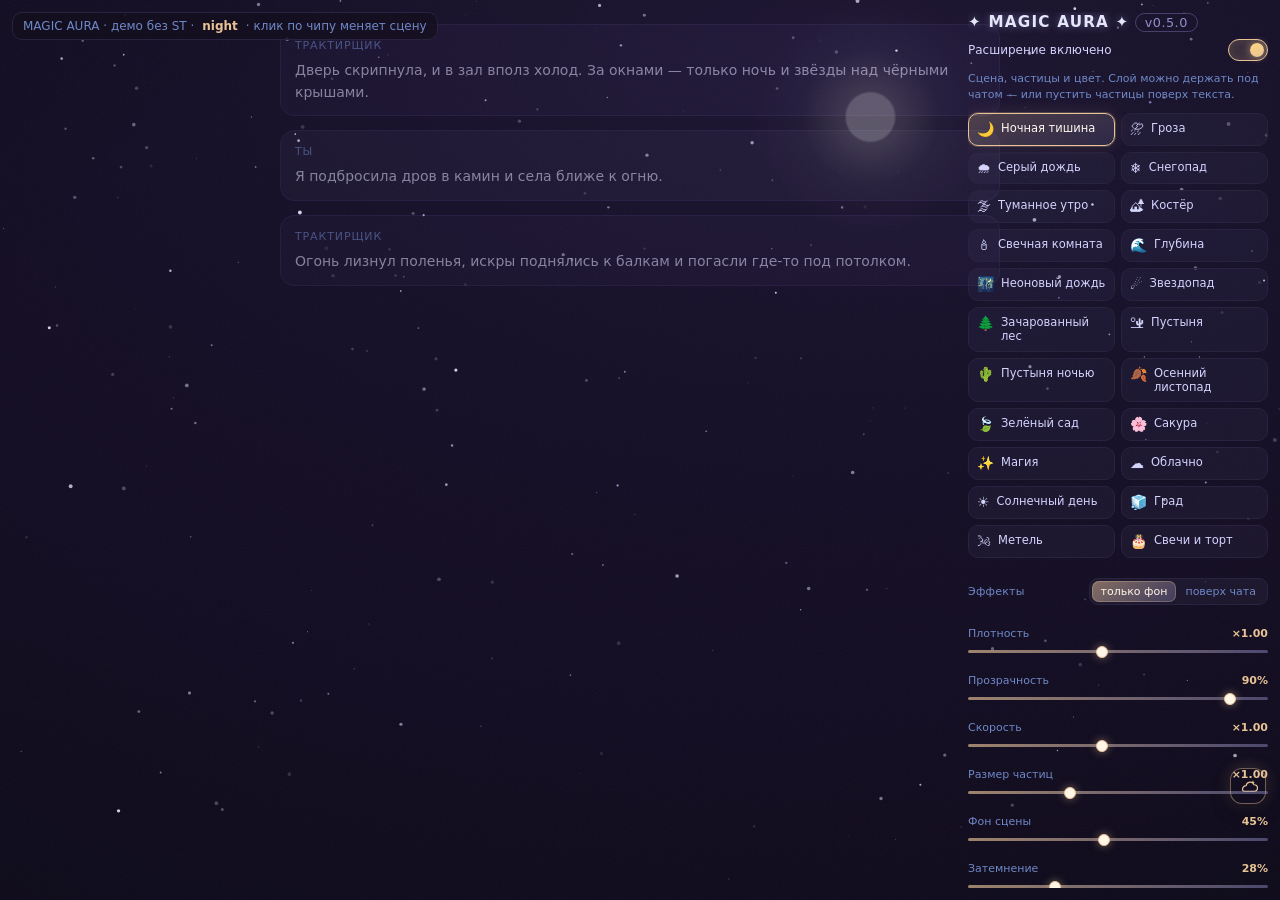
==== demo/demo.html @ 190f0c13 "feat: crossfade scene changes, night-aware picks, panel source line (0.5.0)" ====
<!DOCTYPE html>
<html lang="ru">
<head>
<meta charset="utf-8">
<title>Magic Aura — демо</title>
<link rel="stylesheet" href="../style.css">
<style>
    body {
        margin: 0;
        min-height: 100vh;
        background: #0d0914;
        color: #e6e6fa;
        font-family: 'Segoe UI', system-ui, sans-serif;
    }
    .fake-st {
        max-width: 720px;
        margin: 0 auto;
        padding: 24px 18px 200px;
        position: relative;
        z-index: 1;
    }
    .msg {
        margin: 0 0 14px;
        padding: 12px 14px;
        border-radius: 14px;
        border: 1px solid #2a2340;
        background: rgba(25, 20, 40, 0.78);
        line-height: 1.55;
        font-size: 14px;
    }
    .msg.user { background: rgba(184, 184, 255, 0.08); }
    .msg .who { display: block; font-size: 11px; letter-spacing: .08em; text-transform: uppercase; color: #6f88c8; margin-bottom: 6px; }
    .demo-bar {
        position: fixed; left: 12px; top: 12px; z-index: 3003;
        display: flex; gap: 8px; align-items: center;
        font-size: 12px; color: #6f88c8;
        background: rgba(21, 16, 31, .8); border: 1px solid #2a2340; border-radius: 10px; padding: 6px 10px;
    }
    .demo-bar b { color: #e8c396; font-weight: 600; }
    #extensions_settings2 { position: fixed; right: 12px; top: 12px; width: 300px; max-height: calc(100vh - 24px); overflow-y: auto; z-index: 3003; }
</style>
</head>
<body>
<div class="demo-bar">MAGIC AURA · демо без ST · <b id="demo-scene">night</b> · клик по чипу меняет сцену</div>

<div class="fake-st">
    <div class="msg"><span class="who">Трактирщик</span>Дверь скрипнула, и в зал вполз холод. За окнами — только ночь и звёзды над чёрными крышами.</div>
    <div class="msg user"><span class="who">Ты</span>Я подбросила дров в камин и села ближе к огню.</div>
    <div class="msg"><span class="who">Трактирщик</span>Огонь лизнул поленья, искры поднялись к балкам и погасли где-то под потолком.</div>
</div>

<div id="extensions_settings2"></div>

<script type="module">
import { Engine } from '../src/engine.js';
import { SCENES, SCENE_BY_ID } from '../src/scenes.js';
import { createUI } from '../src/ui.js';

const settings = {
    enabled: true,
    scene: 'night',
    lite: false,
    autoMood: false,
    perChat: false,
    showFab: true,
    fabPos: 'right',
    layer: 'behind',
    look: { density: 1, opacity: 0.9, speed: 1, size: 1, shade: 0.28, sky: 0.45 },
};

const engine = new Engine();
engine.mount();
/* headless-скриншоты не прокручивают CSS-переходы: для демо отключаем фейд */
engine.root.style.transition = 'none';
engine.fx.style.transition = 'none';

function applyScene(id) {
    settings.scene = id;
    const scene = id ? SCENE_BY_ID.get(id) : null;
    if (settings.enabled && scene) {
        engine.setLite(settings.lite);
        engine.setLook(settings.look);
        engine.setLayer(settings.layer);
        engine.setScene(scene);
    } else {
        engine.stop();
        engine.setOff(true);
    }
    document.getElementById('demo-scene').textContent = id || 'off';
    ui.refresh();
}

const ui = createUI({
    version: '0.5.0',
    scenes: SCENES,
    getSettings: () => settings,
    setScene: (id) => applyScene(id),
    patch: (key, value) => { settings[key] = value; if (key === 'lite') engine.setLite(value); applyScene(settings.scene); },
    patchLook: (key, value) => { settings.look[key] = value; engine.setLook(settings.look); if (key === 'density') engine.rebuild(); ui.refresh(); },
    reset: () => { const s = settings.scene; Object.assign(settings, { enabled: true, lite: false, autoMood: false, perChat: false, showFab: true, fabPos: 'right', layer: 'behind', look: { density: 1, opacity: 0.9, speed: 1, size: 1, shade: 0.28, sky: 0.45 } }); applyScene(s); },
});

ui.mountPanel(document.getElementById('extensions_settings2'));
ui.mountFab();
const want = new URLSearchParams(location.search).get('scene');
const q = new URLSearchParams(location.search);
if (q.get('shade') !== null) settings.look.shade = Number(q.get('shade'));
if (q.get('opacity') !== null) settings.look.opacity = Number(q.get('opacity'));
if (q.get('blend')) engine.root.style.mixBlendMode = q.get('blend');
if (q.get('layer')) settings.layer = q.get('layer');
/* ?bare=1 — чистая картинка без панели и подписи (для превью и сайта) */
if (q.get('bare')) {
    const bar = document.querySelector('.demo-bar');
    const host = document.getElementById('extensions_settings2');
    const uiBox = document.getElementById('atmos-ui');
    if (bar) bar.style.display = 'none';
    if (host) host.style.display = 'none';
    if (uiBox) uiBox.style.display = 'none';
}
applyScene(want && SCENE_BY_ID.has(want) ? want : 'night');

window.__atmos = { engine, settings, ui, applyScene };
</script>
</body>
</html>
---- style.css ----
/* ============================================================
   Atmosphere — палитра и слои
   #0d0914 фон · #15101f панель · #2a2340 линия
   #e6e6fa текст · #e8c396 золото · #b8b8ff лаванда
   ============================================================ */

#atmos-root,
#atmos-fx,
#atmos-ui {
    position: fixed;
    top: 0;
    left: 0;
    /* запасной вариант: настоящий размер выставляет движок в пикселях */
    width: 100vw;
    height: 100vh;
    /* мобильные вебвью занижают viewport после клавиатуры — CSS знает правду */
    min-height: 100vh;
    min-height: 100dvh;
    overflow: hidden;
    pointer-events: none;
    contain: layout style;
}

#atmos-root,
#atmos-fx {
    transition: opacity 0.5s ease;
}

/* фон сцены — под чатом */
#atmos-root {
    z-index: 25;
}

/* частицы: по умолчанию тоже под чатом, «above» поднимает их только над текстом */
#atmos-fx {
    z-index: 26;
}

#atmos-fx.above {
    z-index: 2400;
}

/* кнопка и быстрый выбор — поверх интерфейса ST */
#atmos-ui {
    z-index: 3002;
    overflow: visible;
}

#atmos-root.off,
#atmos-fx.off {
    opacity: 0 !important;
}

#atmos-root > *,
#atmos-fx > * {
    position: absolute;
    inset: 0;
    pointer-events: none;
}

.atmos-sky-layer {
    position: absolute;
    inset: 0;
    transition: opacity 0.8s ease;
}

/* два слоя частиц: пока один проявляется, второй гаснет — смена сцены без рывка */
.atmos-pane {
    position: absolute;
    inset: 0;
    opacity: 0;
    transition: opacity 0.55s ease;
    will-change: opacity;
}

.atmos-pane.on {
    opacity: 1;
}

.atmos-canvas {
    display: block;
    width: 100%;
    height: 100%;
}

/* ---------- диагностика ---------- */

#atmos-root.dbg,
#atmos-fx.dbg {
    outline: 2px solid rgba(255, 130, 170, 0.9);
    outline-offset: -2px;
}

.atmos-debug {
    display: none;
}

#atmos-fx.dbg .atmos-debug {
    display: block;
    position: absolute;
    inset: auto auto 6px 6px;
    width: auto;
    height: auto;
    padding: 3px 7px;
    border-radius: 7px;
    border: 1px solid rgba(255, 130, 170, 0.65);
    background: rgba(13, 9, 20, 0.92);
    color: #ff9ec4;
    font: 11px/1.25 'Consolas', monospace;
    letter-spacing: 0.02em;
}

.atmos-grade,
.atmos-shade {
    transition: opacity 0.8s ease, background 0.8s ease;
}

.atmos-vignette {
    background: radial-gradient(125% 105% at 50% 42%, rgba(0, 0, 0, 0) 38%, rgba(6, 4, 12, 0.3) 78%, rgba(4, 3, 9, 0.5) 100%);
    opacity: 0.7;
}

.atmos-grain {
    opacity: 0.045;
    background-image: url("data:image/svg+xml,%3Csvg xmlns='http://www.w3.org/2000/svg' width='140' height='140'%3E%3Cfilter id='n'%3E%3CfeTurbulence type='fractalNoise' baseFrequency='0.9' numOctaves='2' stitchTiles='stitch'/%3E%3CfeColorMatrix type='saturate' values='0'/%3E%3C/filter%3E%3Crect width='140' height='140' filter='url(%23n)'/%3E%3C/svg%3E");
}

/* Зерно без mix-blend-mode: на мобильных GPU смешивание поверх backdrop-filter
   чата давало прямоугольные артефакты. Текстура осталась, режим — обычный. */

@keyframes atmos-grain {
    0% { transform: translate3d(0, 0, 0); }
    50% { transform: translate3d(-3%, 2%, 0); }
    100% { transform: translate3d(2%, -3%, 0); }
}

@media (prefers-reduced-motion: reduce) {
    .atmos-grain { animation: none; }
}

/* ============================================================
   Интерфейс
   ============================================================ */

#atmos-settings,
#atmos-pop,
.atmos-fab {
    --at-bg: #0d0914;
    --at-panel: #15101f;
    --at-panel-2: #191428;
    --at-line: #2a2340;
    --at-line-hi: #5a4b8f;
    --at-text: #e6e6fa;
    --at-text-2: #d4d4ff;
    --at-muted: #6f88c8;
    --at-gold: #e8c396;
    --at-gold-bright: #ffd580;
    --at-lav: #b8b8ff;
    --at-shadow: 0 14px 34px rgba(4, 2, 10, 0.55);
    font-family: 'Manrope', 'Segoe UI', system-ui, sans-serif;
}

/* ---------- панель в настройках: штатная плашка ST ---------- */

#atmos-settings {
    color: var(--at-text);
    box-sizing: border-box;
}

#atmos-settings .inline-drawer {
    border-radius: 12px;
}

#atmos-settings .inline-drawer-header {
    align-items: center;
    gap: 8px;
}

#atmos-settings .inline-drawer-header b {
    letter-spacing: 0.08em;
    font-size: 0.95em;
    color: var(--at-text);
    text-shadow: 0 0 10px rgba(184, 184, 255, 0.45);
}

#atmos-settings .atmos-ver {
    margin-left: auto;
    margin-right: 6px;
    font-size: 0.8em;
    letter-spacing: 0.04em;
    color: var(--at-lav);
    opacity: 0.75;
    border: 1px solid rgba(150, 140, 210, 0.5);
    border-radius: 999px;
    padding: 1px 9px;
    white-space: nowrap;
}

#atmos-settings .inline-drawer-content {
    display: flex;
    flex-direction: column;
    gap: 10px;
    padding-top: 8px;
}

#atmos-settings.off .atmos-scenes,
#atmos-settings.off .atmos-sliders,
#atmos-settings.off .atmos-toggles,
#atmos-settings.off .atmos-modes {
    opacity: 0.45;
    pointer-events: none;
}

#atmos-settings .atmos-enable {
    display: flex;
    align-items: center;
    justify-content: space-between;
    gap: 10px;
    margin: 0;
    font-size: 12px;
    color: var(--at-text-2);
    cursor: pointer;
}

#atmos-settings .atmos-credit {
    margin-top: 2px;
    padding-top: 8px;
    border-top: 1px solid var(--at-line);
    text-align: center;
    font-size: 0.72em;
    letter-spacing: 0.04em;
    color: rgba(184, 184, 255, 0.5);
}

#atmos-settings .atmos-modes,
#atmos-settings .atmos-sliders,
#atmos-settings .atmos-toggles,
#atmos-settings .atmos-foot {
    margin-top: 0;
}

#atmos-settings .atmos-sub {
    margin: 0;
    font-size: 11px;
    line-height: 1.45;
    color: var(--at-muted);
}

/* ---------- переключатель ---------- */

#atmos-settings .atmos-switch {
    position: relative;
    display: inline-flex;
    flex: 0 0 auto;
    width: 40px;
    height: 22px;
    margin: 0;
    cursor: pointer;
}

#atmos-settings .atmos-switch input {
    position: absolute;
    opacity: 0;
    width: 0;
    height: 0;
}

#atmos-settings .atmos-track {
    position: absolute;
    inset: 0;
    border-radius: 999px;
    background: rgba(184, 184, 255, 0.1);
    border: 1px solid var(--at-line);
    transition: background 0.2s ease, border-color 0.2s ease;
}

#atmos-settings .atmos-knob {
    position: absolute;
    top: 3px;
    left: 3px;
    width: 14px;
    height: 14px;
    border-radius: 50%;
    background: var(--at-text-2);
    transition: transform 0.2s ease, background 0.2s ease;
}

#atmos-settings .atmos-switch input:checked + .atmos-track {
    background: rgba(232, 195, 150, 0.16);
    border-color: var(--at-gold);
    box-shadow: inset 0 0 10px rgba(232, 195, 150, 0.12);
}

#atmos-settings .atmos-switch input:checked + .atmos-track .atmos-knob {
    transform: translateX(18px);
    background: linear-gradient(150deg, #ffd580, #e8c396);
    box-shadow: 0 0 9px rgba(232, 195, 150, 0.65);
}

/* ---------- сцены ---------- */

.atmos-grid {
    display: grid;
    grid-template-columns: repeat(2, minmax(0, 1fr));
    gap: 6px;
}

.atmos-chip {
    display: flex;
    align-items: flex-start;
    gap: 7px;
    min-width: 0;
    padding: 7px 8px;
    border-radius: 10px;
    border: 1px solid var(--at-line);
    background: rgba(184, 184, 255, 0.045);
    color: var(--at-text-2);
    font-family: inherit;
    font-size: 12px;
    line-height: 1.2;
    text-align: left;
    cursor: pointer;
    transition: border-color 0.18s ease, background 0.18s ease, color 0.18s ease, box-shadow 0.18s ease;
}

.atmos-chip:hover {
    border-color: var(--at-line-hi);
    background: rgba(184, 184, 255, 0.1);
    color: #fff;
}

.atmos-chip.on {
    border-color: var(--at-gold);
    color: #fffaf2;
    background: linear-gradient(160deg, rgba(232, 195, 150, 0.24), rgba(184, 184, 255, 0.12));
    box-shadow: 0 0 0 1px rgba(232, 195, 150, 0.22), 0 0 16px rgba(232, 195, 150, 0.13);
}

.atmos-chip-ico {
    flex: 0 0 auto;
    font-size: 14px;
    filter: saturate(0.9);
}

.atmos-chip-name {
    display: -webkit-box;
    -webkit-line-clamp: 2;
    -webkit-box-orient: vertical;
    overflow: hidden;
    line-height: 1.25;
    font-size: 11.5px;
    word-break: break-word;
}

/* ---------- переключатель слоя ---------- */

#atmos-settings .atmos-modes {
    margin-top: 10px;
    display: flex;
    align-items: center;
    justify-content: space-between;
    gap: 10px;
}

#atmos-settings .atmos-modes-label {
    font-size: 11px;
    color: var(--at-muted);
    letter-spacing: 0.02em;
}

#atmos-settings .atmos-seg {
    display: inline-flex;
    padding: 2px;
    border-radius: 9px;
    border: 1px solid var(--at-line);
    background: rgba(184, 184, 255, 0.05);
}

#atmos-settings .atmos-seg button {
    padding: 4px 9px;
    border: 0;
    border-radius: 7px;
    background: transparent;
    color: var(--at-muted);
    font-family: inherit;
    font-size: 11px;
    line-height: 1.2;
    cursor: pointer;
    transition: color 0.18s ease, background 0.18s ease, box-shadow 0.18s ease;
}

#atmos-settings .atmos-seg button:hover {
    color: var(--at-text-2);
}

#atmos-settings .atmos-seg button.on {
    color: #fff6e8;
    background: linear-gradient(140deg, rgba(232, 195, 150, 0.5), rgba(184, 184, 255, 0.22));
    box-shadow: inset 0 0 0 1px rgba(232, 195, 150, 0.3);
}

/* ---------- ползунки ---------- */

#atmos-settings .atmos-sliders {
    margin-top: 12px;
    display: flex;
    flex-direction: column;
    gap: 9px;
}

#atmos-settings .atmos-slider-top {
    display: flex;
    align-items: baseline;
    justify-content: space-between;
    font-size: 11px;
    color: var(--at-muted);
    margin-bottom: 3px;
}

#atmos-settings .atmos-slider-top b {
    color: var(--at-gold);
    font-weight: 600;
    font-variant-numeric: tabular-nums;
}

#atmos-settings input[type='range'] {
    -webkit-appearance: none;
    appearance: none;
    width: 100%;
    height: 18px;
    margin: 0;
    background: transparent;
    cursor: pointer;
}

#atmos-settings input[type='range']::-webkit-slider-runnable-track {
    height: 3px;
    border-radius: 3px;
    background: linear-gradient(90deg, rgba(232, 195, 150, 0.65), rgba(184, 184, 255, 0.35));
}

#atmos-settings input[type='range']::-webkit-slider-thumb {
    -webkit-appearance: none;
    appearance: none;
    width: 12px;
    height: 12px;
    margin-top: -4.5px;
    border-radius: 50%;
    background: #fff6e8;
    border: 1px solid var(--at-gold);
    box-shadow: 0 0 8px rgba(232, 195, 150, 0.5);
}

#atmos-settings input[type='range']::-moz-range-track {
    height: 3px;
    border-radius: 3px;
    background: rgba(184, 184, 255, 0.25);
}

#atmos-settings input[type='range']::-moz-range-thumb {
    width: 12px;
    height: 12px;
    border-radius: 50%;
    background: #fff6e8;
    border: 1px solid var(--at-gold);
}

/* ---------- чекбоксы ---------- */

#atmos-settings .atmos-toggles {
    margin-top: 12px;
    display: grid;
    grid-template-columns: 1fr;
    gap: 7px;
}

#atmos-settings .atmos-check {
    display: flex;
    align-items: center;
    gap: 8px;
    font-size: 12px;
    color: var(--at-text-2);
    cursor: pointer;
    user-select: none;
}

#atmos-settings .atmos-check input {
    position: absolute;
    opacity: 0;
    width: 0;
    height: 0;
}

#atmos-settings .atmos-check span {
    flex: 0 0 auto;
    width: 15px;
    height: 15px;
    border-radius: 5px;
    border: 1px solid var(--at-line-hi);
    background: rgba(184, 184, 255, 0.06);
    position: relative;
    transition: background 0.18s ease, border-color 0.18s ease;
}

#atmos-settings .atmos-check input:checked + span {
    background: linear-gradient(140deg, var(--at-gold), #cfa578);
    border-color: var(--at-gold-bright);
}

#atmos-settings .atmos-check input:checked + span::after {
    content: '';
    position: absolute;
    left: 4px;
    top: 1px;
    width: 4px;
    height: 8px;
    border: solid #241a12;
    border-width: 0 2px 2px 0;
    transform: rotate(42deg);
}

/* ---------- низ панели ---------- */

/* что прочитано из Scene Panel и во что это превратилось */
#atmos-settings .atmos-panel-src {
    font-size: 11px;
    line-height: 1.4;
    color: var(--at-muted);
    margin: -2px 0 8px;
}

#atmos-settings .atmos-foot {
    margin-top: 12px;
    padding-top: 10px;
    border-top: 1px solid var(--at-line);
    display: flex;
    align-items: center;
    justify-content: space-between;
    gap: 10px;
}

#atmos-settings .atmos-mini {
    font-size: 11px;
    color: var(--at-muted);
    display: flex;
    align-items: center;
    gap: 6px;
    margin: 0;
}

#atmos-settings select {
    background: var(--at-bg);
    color: var(--at-text-2);
    border: 1px solid var(--at-line);
    border-radius: 8px;
    padding: 3px 6px;
    font-size: 11px;
    font-family: inherit;
}

#atmos-settings .atmos-btn {
    background: rgba(184, 184, 255, 0.07);
    color: var(--at-text-2);
    border: 1px solid var(--at-line);
    border-radius: 8px;
    padding: 4px 10px;
    font-size: 11px;
    font-family: inherit;
    cursor: pointer;
    transition: border-color 0.18s ease, color 0.18s ease;
}

#atmos-settings .atmos-btn:hover {
    border-color: var(--at-gold);
    color: var(--at-gold);
}

/* ---------- плавающая кнопка ---------- */

.atmos-fab {
    position: absolute;
    right: 14px;
    bottom: 96px;
    z-index: 2;
    width: 36px;
    height: 36px;
    padding: 0;
    display: flex;
    align-items: center;
    justify-content: center;
    border-radius: 12px;
    border: 1px solid var(--at-line);
    background: rgba(20, 16, 32, 0.72);
    color: var(--at-muted);
    cursor: pointer;
    pointer-events: auto;
    box-shadow: 0 6px 18px rgba(4, 2, 10, 0.45), inset 0 1px 0 rgba(184, 184, 255, 0.08);
    transition: color 0.25s ease, border-color 0.25s ease, box-shadow 0.25s ease, transform 0.15s ease, opacity 0.25s ease;
    -webkit-tap-highlight-color: transparent;
    touch-action: manipulation;
}

.atmos-fab.left {
    left: 14px;
    right: auto;
}

.atmos-fab.hidden {
    opacity: 0;
    pointer-events: none;
    transform: scale(0.9);
}

.atmos-fab:hover {
    color: var(--at-gold);
    border-color: var(--at-line-hi);
}

.atmos-fab.on {
    color: var(--at-gold);
    border-color: rgba(232, 195, 150, 0.45);
    box-shadow: 0 6px 18px rgba(4, 2, 10, 0.45), 0 0 16px rgba(232, 195, 150, 0.22);
}

.atmos-fab svg {
    width: 19px;
    height: 19px;
    fill: none;
    stroke: currentColor;
    stroke-width: 1.5;
    stroke-linecap: round;
    stroke-linejoin: round;
}

.atmos-fab svg .atmos-spark {
    fill: currentColor;
    stroke: none;
}

/* ---------- поповер ---------- */

.atmos-pop {
    position: absolute;
    right: 14px;
    bottom: 140px;
    z-index: 3;
    width: 268px;
    max-height: min(62vh, 520px);
    overflow: auto;
    padding: 10px;
    border-radius: 14px;
    border: 1px solid var(--at-line);
    background: linear-gradient(168deg, rgba(25, 20, 40, 0.98), rgba(16, 12, 24, 0.98));
    box-shadow: var(--at-shadow);
    backdrop-filter: blur(10px);
    -webkit-backdrop-filter: blur(10px);
    color: var(--at-text);
    pointer-events: auto;
    transition: opacity 0.18s ease, transform 0.18s ease;
}

.atmos-pop.left {
    left: 14px;
    right: auto;
}

.atmos-pop.hidden {
    opacity: 0;
    transform: translateY(6px) scale(0.98);
    pointer-events: none;
}

.atmos-pop-head {
    display: flex;
    align-items: center;
    justify-content: space-between;
    margin-bottom: 8px;
    font-size: 12px;
    font-weight: 600;
    letter-spacing: 0.03em;
    color: var(--at-text);
}

.atmos-pop-off {
    width: 22px;
    height: 22px;
    padding: 0;
    border-radius: 7px;
    border: 1px solid var(--at-line);
    background: transparent;
    color: var(--at-muted);
    font-size: 11px;
    line-height: 1;
    cursor: pointer;
    transition: color 0.18s ease, border-color 0.18s ease;
}

.atmos-pop-off:hover {
    color: #ff9ebc;
    border-color: rgba(255, 158, 188, 0.5);
}

.atmos-mobile-only {
    display: none;
}

@media (max-width: 1000px) {
    /* На телефонах кнопка в углу перекрывает отправку — там вход через меню
       «Расширения», поэтому плавающую кнопку и поповер убираем совсем. */
    .atmos-fab,
    .atmos-pop {
        display: none !important;
    }
    #atmos-settings .atmos-grid {
        grid-template-columns: 1fr;
    }
    #atmos-settings .atmos-desktop-only {
        display: none !important;
    }
    #atmos-settings .atmos-mobile-only {
        display: block;
        font-size: 11px;
        line-height: 1.45;
        color: var(--at-muted);
    }
}

@media (prefers-reduced-motion: reduce) {
    .atmos-pop,
    .atmos-fab,
    .atmos-pane,
    .atmos-sky-layer,
    #atmos-root {
        transition: none;
    }
}
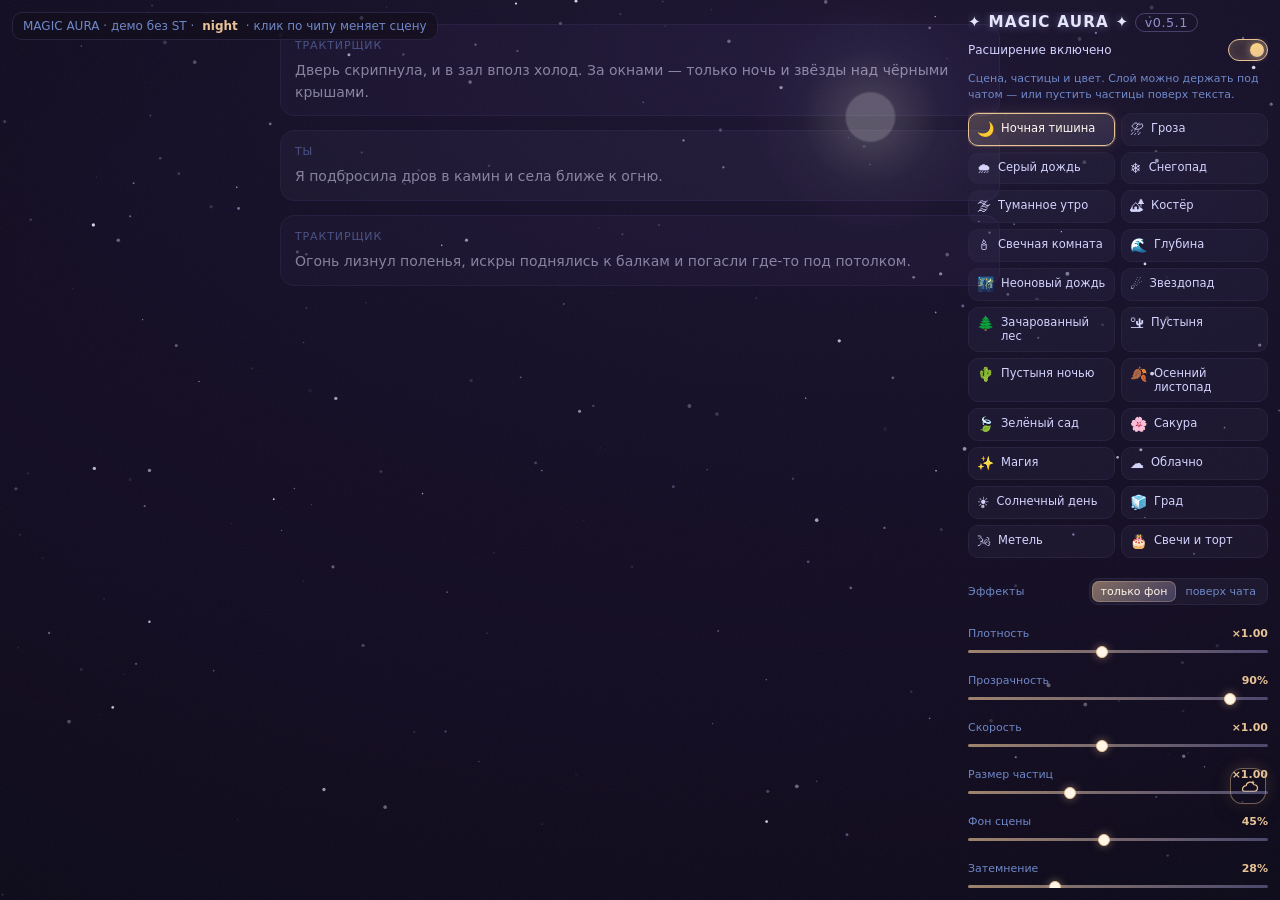
==== commit 18545170: "0.5.1: read live chat_metadata (fixes stuck cloudy), lock scene on manual pick" ====
--- a/demo/demo.html
+++ b/demo/demo.html
@@ -91,7 +91,7 @@
 }
 
 const ui = createUI({
-    version: '0.5.0',
+    version: '0.5.1',
     scenes: SCENES,
     getSettings: () => settings,
     setScene: (id) => applyScene(id),
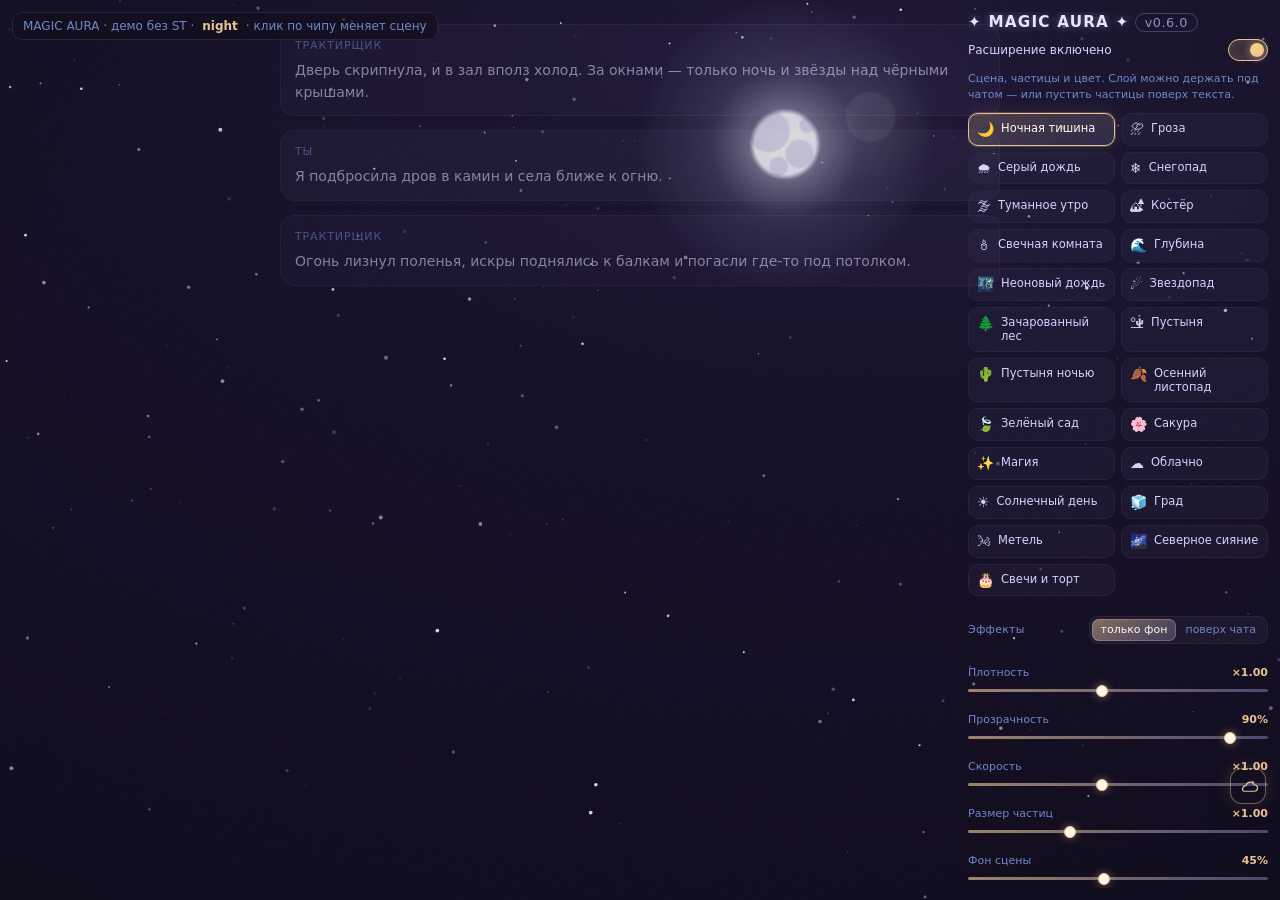
==== commit f133f074: "0.6.0: parallax, message reactions, day cycle, aurora scene, celestial, dustlight, crows" ====
--- a/demo/demo.html
+++ b/demo/demo.html
@@ -65,6 +65,9 @@
     showFab: true,
     fabPos: 'right',
     layer: 'behind',
+    parallax: true,
+    interactive: true,
+    dayCycle: true,
     look: { density: 1, opacity: 0.9, speed: 1, size: 1, shade: 0.28, sky: 0.45 },
 };
 
@@ -91,13 +94,13 @@
 }
 
 const ui = createUI({
-    version: '0.5.1',
+    version: '0.6.0',
     scenes: SCENES,
     getSettings: () => settings,
     setScene: (id) => applyScene(id),
-    patch: (key, value) => { settings[key] = value; if (key === 'lite') engine.setLite(value); applyScene(settings.scene); },
+    patch: (key, value) => { settings[key] = value; if (key === 'lite') engine.setLite(value); if (key === 'parallax') engine.setParallax(value); if (key === 'dayCycle') engine.setDayCycle(value); applyScene(settings.scene); },
     patchLook: (key, value) => { settings.look[key] = value; engine.setLook(settings.look); if (key === 'density') engine.rebuild(); ui.refresh(); },
-    reset: () => { const s = settings.scene; Object.assign(settings, { enabled: true, lite: false, autoMood: false, perChat: false, showFab: true, fabPos: 'right', layer: 'behind', look: { density: 1, opacity: 0.9, speed: 1, size: 1, shade: 0.28, sky: 0.45 } }); applyScene(s); },
+    reset: () => { const s = settings.scene; Object.assign(settings, { enabled: true, lite: false, autoMood: false, perChat: false, showFab: true, fabPos: 'right', layer: 'behind', parallax: true, interactive: true, dayCycle: true, look: { density: 1, opacity: 0.9, speed: 1, size: 1, shade: 0.28, sky: 0.45 } }); applyScene(s); },
 });
 
 ui.mountPanel(document.getElementById('extensions_settings2'));
--- a/style.css
+++ b/style.css
@@ -113,6 +113,19 @@
 .atmos-grade,
 .atmos-shade {
     transition: opacity 0.8s ease, background 0.8s ease;
+}
+
+/* Сутки: мягкий налёт по часу Scene Panel. Меняется редко, поэтому transition
+   длинный — смена часа выглядит как медленное таяние света. */
+.atmos-day {
+    opacity: 0;
+    transition: opacity 3.5s ease, background 3.5s ease;
+}
+
+/* Вспышка на входящее сообщение: тёплый ореол снизу, гаснет за секунду. */
+.atmos-flash {
+    opacity: 0;
+    background: radial-gradient(120% 90% at 50% 78%, rgba(255, 214, 160, 0.5) 0%, rgba(255, 198, 140, 0.16) 38%, rgba(255, 190, 120, 0) 70%);
 }
 
 .atmos-vignette {
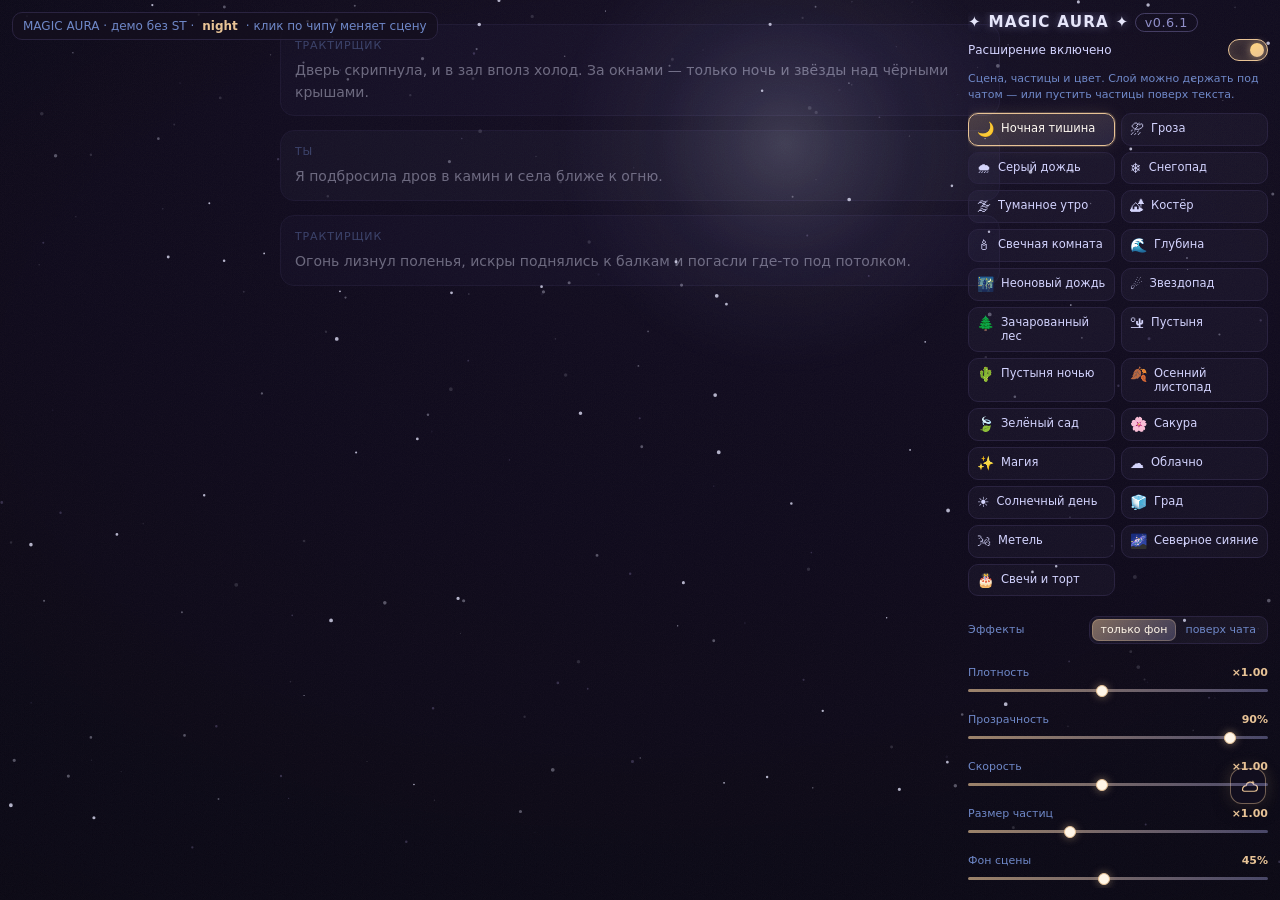
==== commit c589b890: "0.6.1: no moon ball in aurora, soft night halo, visible leaf gust, frame cap and layer merge for per" ====
--- a/demo/demo.html
+++ b/demo/demo.html
@@ -94,7 +94,7 @@
 }
 
 const ui = createUI({
-    version: '0.6.0',
+    version: '0.6.1',
     scenes: SCENES,
     getSettings: () => settings,
     setScene: (id) => applyScene(id),
--- a/style.css
+++ b/style.css
@@ -24,6 +24,8 @@
 #atmos-root,
 #atmos-fx {
     transition: opacity 0.5s ease;
+    /* изолируем перерисовку: канва меняется каждый кадр, остальное — нет */
+    contain: layout style paint;
 }
 
 /* фон сцены — под чатом */
@@ -110,9 +112,16 @@
     letter-spacing: 0.02em;
 }
 
-.atmos-grade,
-.atmos-shade {
-    transition: opacity 0.8s ease, background 0.8s ease;
+/* Тонировка + затемнение + виньетка + зерно в одном полноэкранном слое:
+   четыре отдельных div'а заставляли браузер композитить их каждый кадр. */
+.atmos-paper {
+    background-image:
+        url("data:image/svg+xml,%3Csvg xmlns='http://www.w3.org/2000/svg' width='140' height='140'%3E%3Cfilter id='n'%3E%3CfeTurbulence type='fractalNoise' baseFrequency='0.9' numOctaves='2' stitchTiles='stitch'/%3E%3CfeColorMatrix type='saturate' values='0'/%3E%3CfeComponentTransfer%3E%3CfeFuncA type='linear' slope='0.045'/%3E%3C/feComponentTransfer%3E%3C/filter%3E%3Crect width='140' height='140' filter='url(%23n)'/%3E%3C/svg%3E"),
+        radial-gradient(125% 105% at 50% 42%, rgba(0, 0, 0, 0) 38%, rgba(6, 4, 12, 0.3) 78%, rgba(4, 3, 9, 0.5) 100%),
+        linear-gradient(var(--atmos-shade, transparent), var(--atmos-shade, transparent)),
+        linear-gradient(var(--atmos-tint, transparent), var(--atmos-tint, transparent));
+    background-size: 140px 140px, 100% 100%, 100% 100%, 100% 100%;
+    background-repeat: repeat, no-repeat, no-repeat, no-repeat;
 }
 
 /* Сутки: мягкий налёт по часу Scene Panel. Меняется редко, поэтому transition
@@ -126,29 +135,6 @@
 .atmos-flash {
     opacity: 0;
     background: radial-gradient(120% 90% at 50% 78%, rgba(255, 214, 160, 0.5) 0%, rgba(255, 198, 140, 0.16) 38%, rgba(255, 190, 120, 0) 70%);
-}
-
-.atmos-vignette {
-    background: radial-gradient(125% 105% at 50% 42%, rgba(0, 0, 0, 0) 38%, rgba(6, 4, 12, 0.3) 78%, rgba(4, 3, 9, 0.5) 100%);
-    opacity: 0.7;
-}
-
-.atmos-grain {
-    opacity: 0.045;
-    background-image: url("data:image/svg+xml,%3Csvg xmlns='http://www.w3.org/2000/svg' width='140' height='140'%3E%3Cfilter id='n'%3E%3CfeTurbulence type='fractalNoise' baseFrequency='0.9' numOctaves='2' stitchTiles='stitch'/%3E%3CfeColorMatrix type='saturate' values='0'/%3E%3C/filter%3E%3Crect width='140' height='140' filter='url(%23n)'/%3E%3C/svg%3E");
-}
-
-/* Зерно без mix-blend-mode: на мобильных GPU смешивание поверх backdrop-filter
-   чата давало прямоугольные артефакты. Текстура осталась, режим — обычный. */
-
-@keyframes atmos-grain {
-    0% { transform: translate3d(0, 0, 0); }
-    50% { transform: translate3d(-3%, 2%, 0); }
-    100% { transform: translate3d(2%, -3%, 0); }
-}
-
-@media (prefers-reduced-motion: reduce) {
-    .atmos-grain { animation: none; }
 }
 
 /* ============================================================
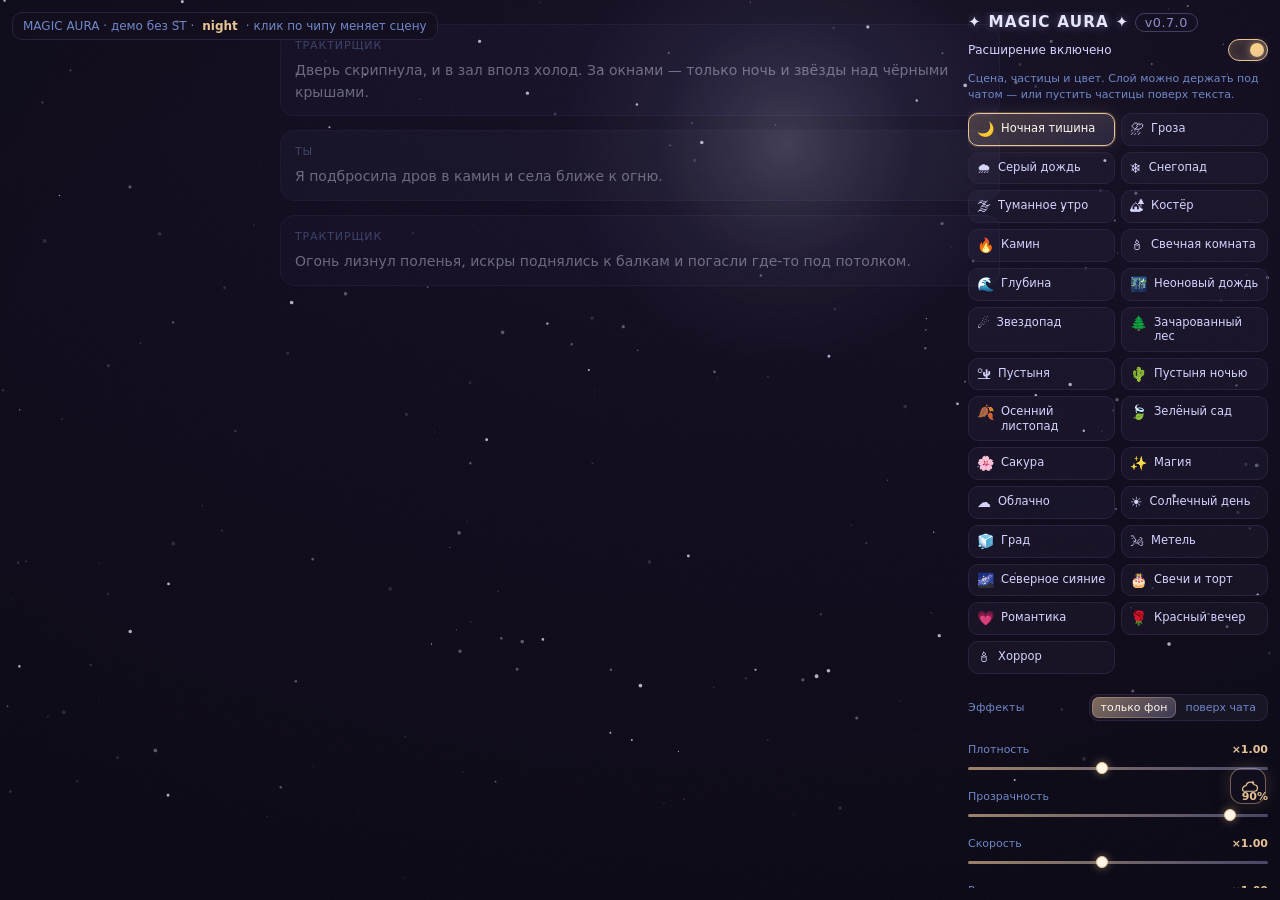
==== commit 1ad5ce31: "0.7.0: quality profiles with auto-throttle, fireplace, romance and horror scenes" ====
--- a/demo/demo.html
+++ b/demo/demo.html
@@ -94,13 +94,13 @@
 }
 
 const ui = createUI({
-    version: '0.6.1',
+    version: '0.7.0',
     scenes: SCENES,
     getSettings: () => settings,
     setScene: (id) => applyScene(id),
-    patch: (key, value) => { settings[key] = value; if (key === 'lite') engine.setLite(value); if (key === 'parallax') engine.setParallax(value); if (key === 'dayCycle') engine.setDayCycle(value); applyScene(settings.scene); },
+    patch: (key, value) => { settings[key] = value; if (key === 'lite') engine.setLite(value); if (key === 'parallax') engine.setParallax(value); if (key === 'dayCycle') engine.setDayCycle(value); if (key === 'quality') engine.setQuality(value); applyScene(settings.scene); },
     patchLook: (key, value) => { settings.look[key] = value; engine.setLook(settings.look); if (key === 'density') engine.rebuild(); ui.refresh(); },
-    reset: () => { const s = settings.scene; Object.assign(settings, { enabled: true, lite: false, autoMood: false, perChat: false, showFab: true, fabPos: 'right', layer: 'behind', parallax: true, interactive: true, dayCycle: true, look: { density: 1, opacity: 0.9, speed: 1, size: 1, shade: 0.28, sky: 0.45 } }); applyScene(s); },
+    reset: () => { const s = settings.scene; Object.assign(settings, { enabled: true, lite: false, autoMood: false, perChat: false, showFab: true, fabPos: 'right', layer: 'behind', parallax: true, interactive: true, dayCycle: true, quality: 'auto', look: { density: 1, opacity: 0.9, speed: 1, size: 1, shade: 0.28, sky: 0.45 } }); applyScene(s); },
 });
 
 ui.mountPanel(document.getElementById('extensions_settings2'));
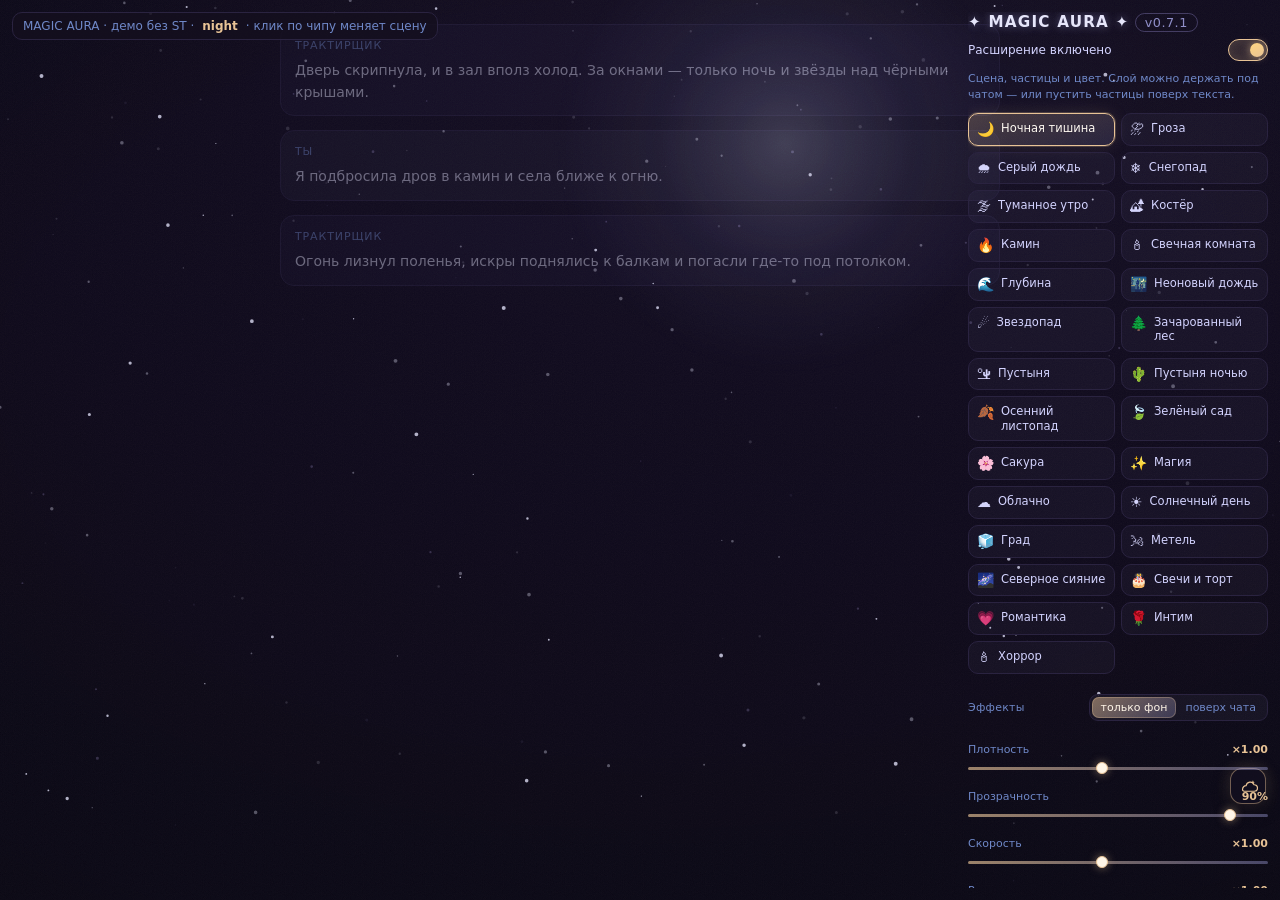
==== commit 8c86f9b6: "0.7.1: fireplace without logs, candle light bottom-left, hearts in romance, glass drops in intimate," ====
--- a/demo/demo.html
+++ b/demo/demo.html
@@ -94,7 +94,7 @@
 }
 
 const ui = createUI({
-    version: '0.7.0',
+    version: '0.7.1',
     scenes: SCENES,
     getSettings: () => settings,
     setScene: (id) => applyScene(id),
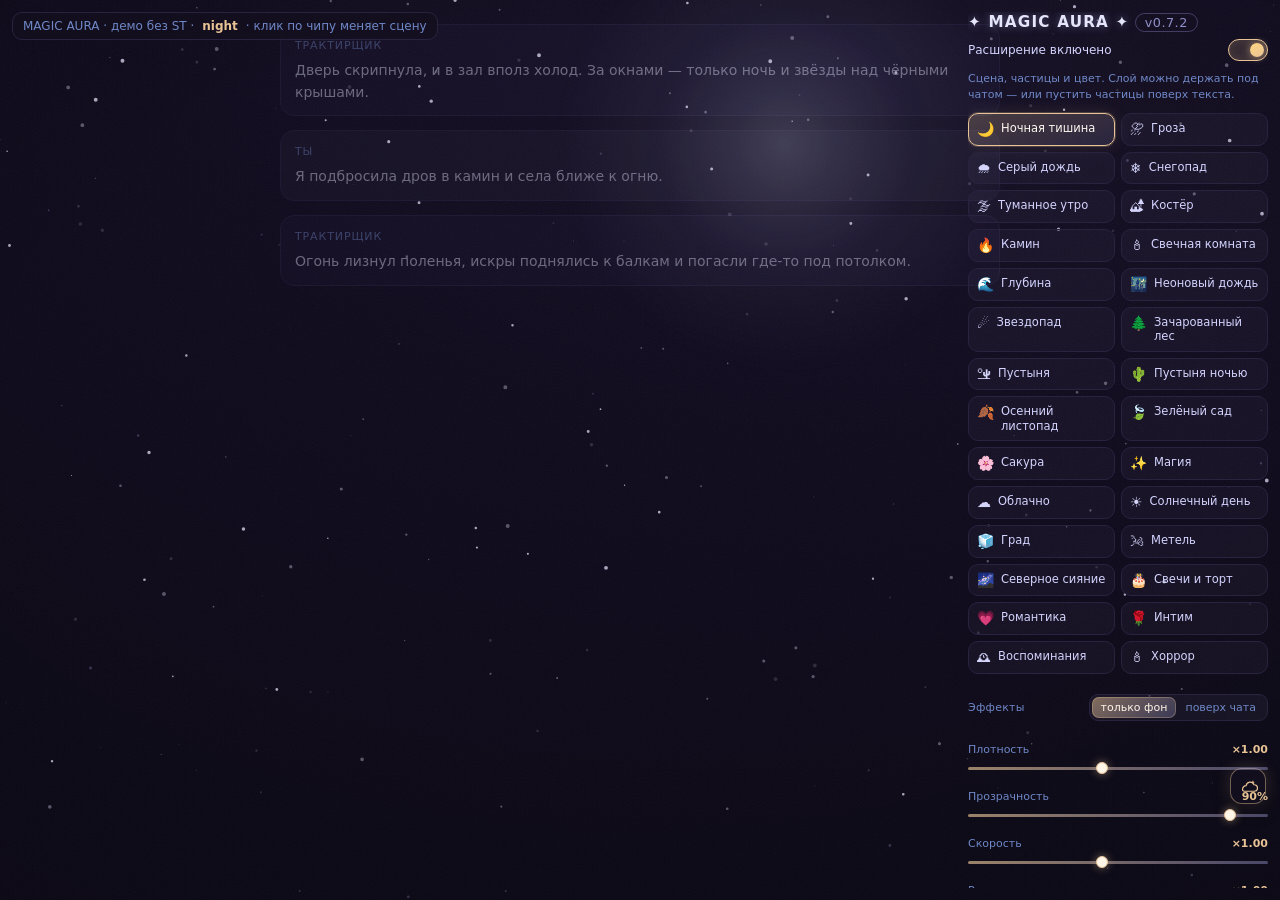
==== commit 0eaf84c9: "0.7.2: softer campfire, visible glass drops, cold blue horror, memory scene" ====
--- a/demo/demo.html
+++ b/demo/demo.html
@@ -94,7 +94,7 @@
 }
 
 const ui = createUI({
-    version: '0.7.1',
+    version: '0.7.2',
     scenes: SCENES,
     getSettings: () => settings,
     setScene: (id) => applyScene(id),
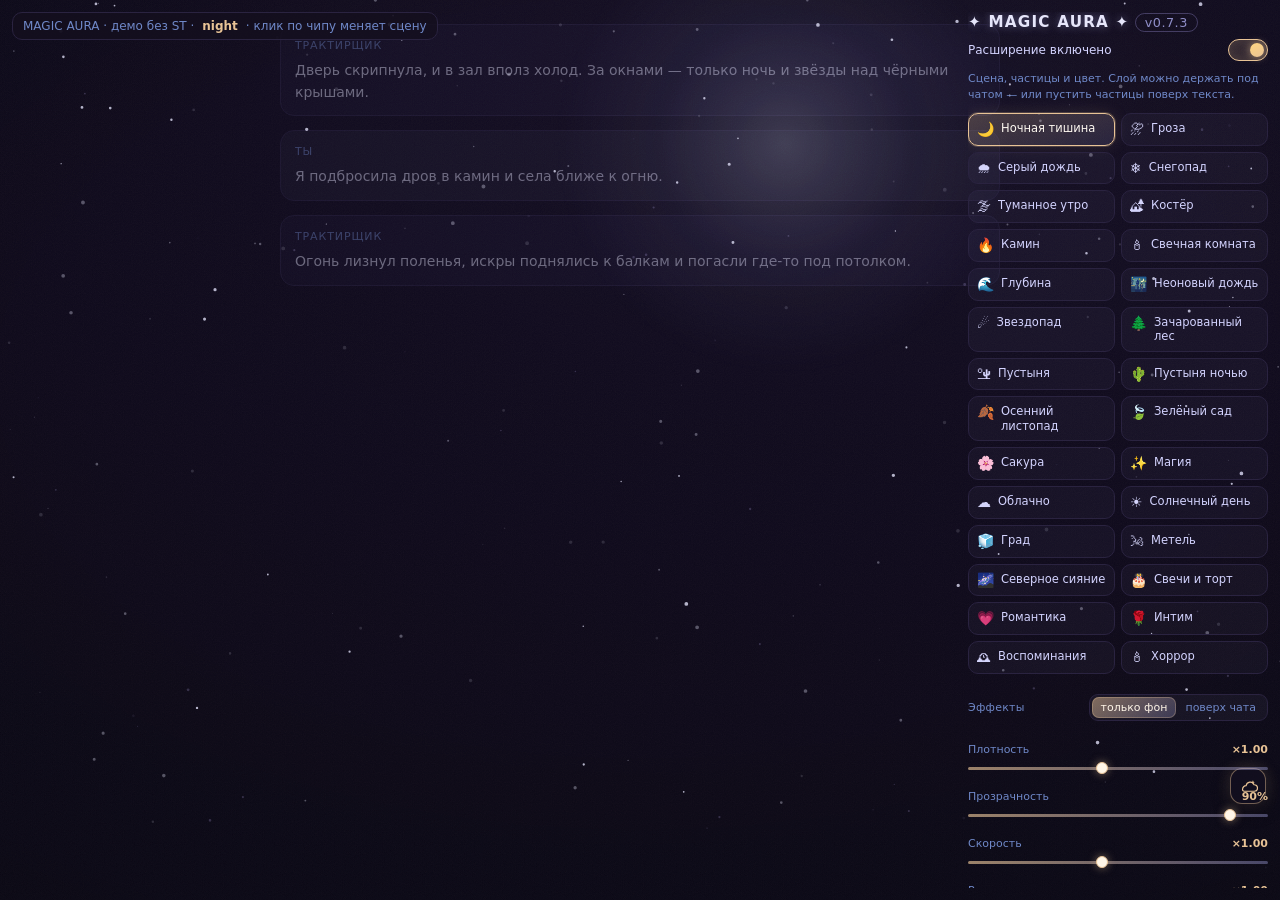
==== commit a0604f8d: "0.7.3: much smaller and lower fire glow, darker fire skies" ====
--- a/demo/demo.html
+++ b/demo/demo.html
@@ -94,7 +94,7 @@
 }
 
 const ui = createUI({
-    version: '0.7.2',
+    version: '0.7.3',
     scenes: SCENES,
     getSettings: () => settings,
     setScene: (id) => applyScene(id),
